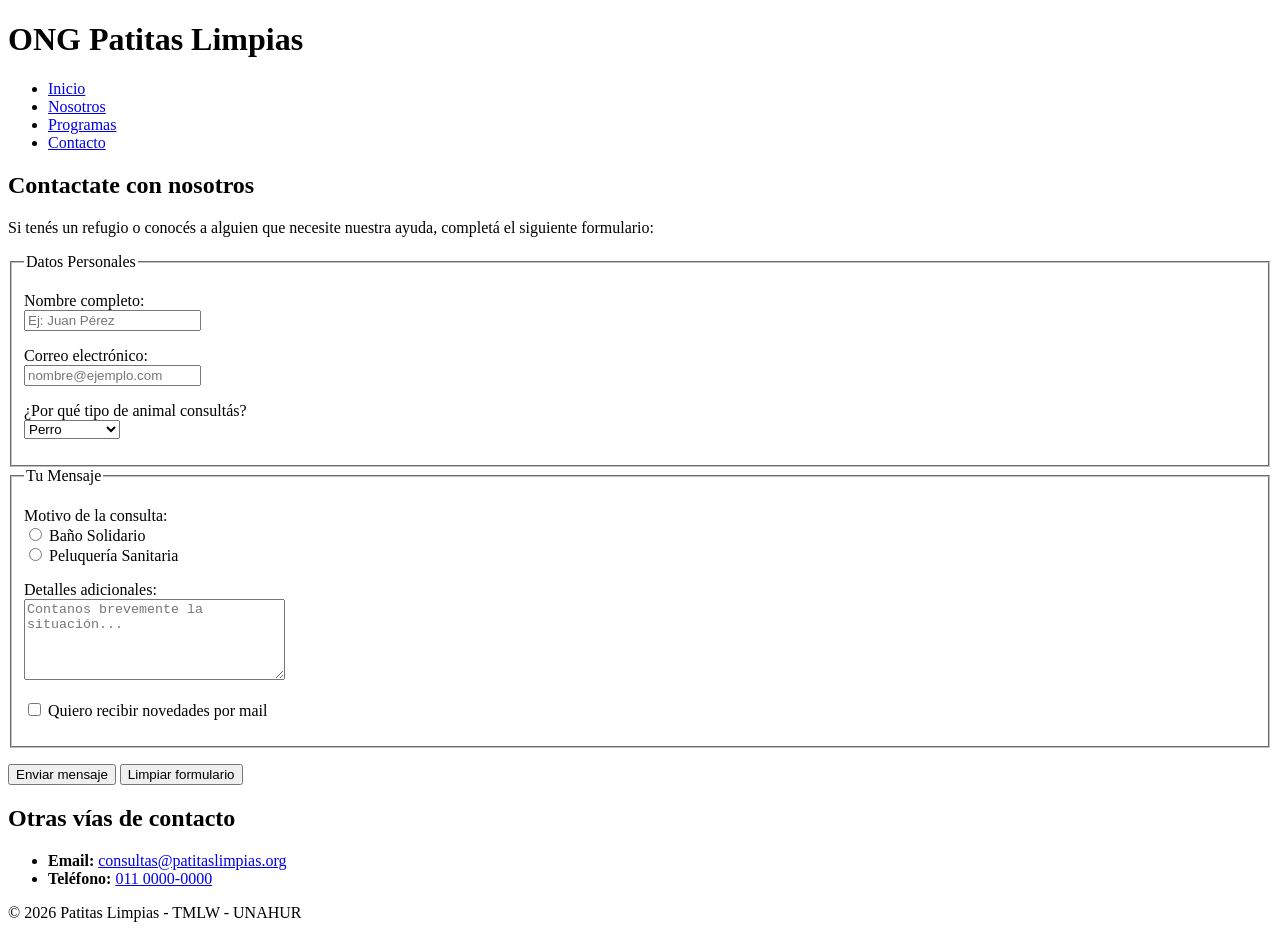
==== contacto.html @ 878aeaac "style: agregar css y hoja de estilos con flexbox" ====
<!DOCTYPE html>
<html lang="es">
<head>
    <meta charset="UTF-8">
    <meta name="viewport" content="width=device-width, initial-scale=1.0">
    <title>Contacto - Patitas Limpias</title>
</head>
<body>

    <header>
        <h1>ONG Patitas Limpias</h1>
        <nav>
            <ul>
                <li><a href="index.html">Inicio</a></li>
                <li><a href="nosotros.html">Nosotros</a></li>
                <li><a href="programas.html">Programas</a></li>
                <li><a href="contacto.html">Contacto</a></li>
            </ul>
        </nav>
    </header>

    <main>
        <section>
            <h2>Contactate con nosotros</h2>
            <p>Si tenés un refugio o conocés a alguien que necesite nuestra ayuda, completá el siguiente formulario:</p>

            <form action="#" method="post">
                <fieldset>
                    <legend>Datos Personales</legend>
                    
                    <p>
                        <label for="nombre">Nombre completo:</label><br>
                        <input type="text" id="nombre" name="nombre" required placeholder="Ej: Juan Pérez">
                    </p>

                    <p>
                        <label for="email">Correo electrónico:</label><br>
                        <input type="email" id="email" name="email" required placeholder="nombre@ejemplo.com">
                    </p>

                    <p>
                        <label for="tipo_animal">¿Por qué tipo de animal consultás?</label><br>
                        <select id="tipo_animal" name="tipo_animal">
                            <option value="perro">Perro</option>
                            <option value="gato">Gato</option>
                            <option value="otro">Otro / Varios</option>
                        </select>
                    </p>
                </fieldset>

                <fieldset>
                    <legend>Tu Mensaje</legend>
                    <p>
                        <label for="motivo">Motivo de la consulta:</label><br>
                        <input type="radio" id="bano" name="motivo" value="bano">
                        <label for="bano">Baño Solidario</label><br>
                        
                        <input type="radio" id="corte" name="motivo" value="corte">
                        <label for="corte">Peluquería Sanitaria</label>
                    </p>

                    <p>
                        <label for="mensaje">Detalles adicionales:</label><br>
                        <textarea id="mensaje" name="mensaje" rows="5" cols="30" placeholder="Contanos brevemente la situación..."></textarea>
                    </p>

                    <p>
                        <input type="checkbox" id="novedades" name="novedades">
                        <label for="novedades">Quiero recibir novedades por mail</label>
                    </p>
                </fieldset>

                <p>
                    <button type="submit">Enviar mensaje</button>
                    <button type="reset">Limpiar formulario</button>
                </p>
            </form>
        </section>

        <section>
            <h2>Otras vías de contacto</h2>
            <ul>
                <li><strong>Email:</strong> <a href="mailto:consultas@patitaslimpias.org">consultas@patitaslimpias.org</a></li>
                <li><strong>Teléfono:</strong> <a href="tel:+541100000000">011 0000-0000</a></li>
            </ul>
        </section>
    </main>

    <footer>
        <p>&copy; 2026 Patitas Limpias - TMLW - UNAHUR</p>
    </footer>

</body>
</html>
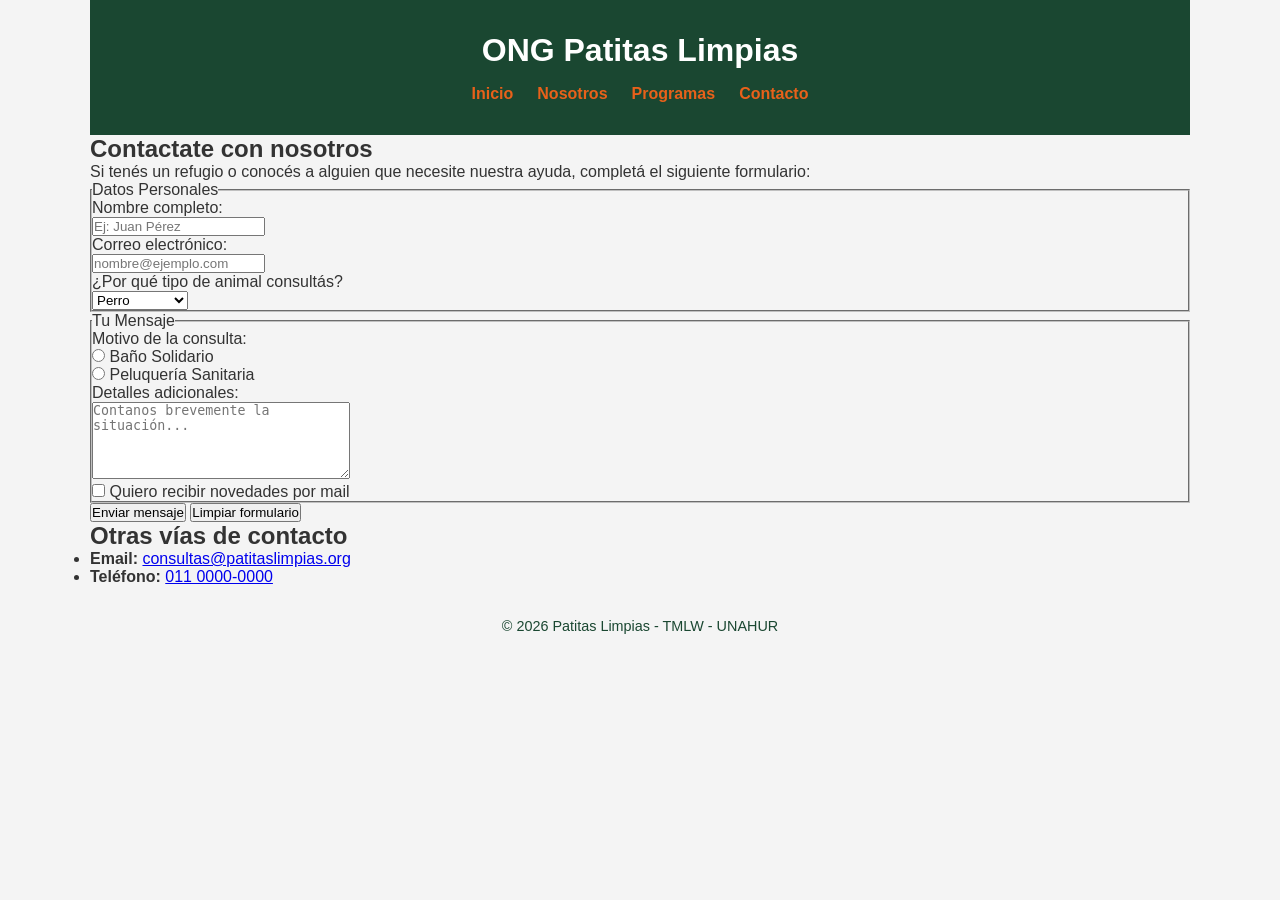
==== commit 9c827922: "modificación styles, css" ====
--- a/contacto.html
+++ b/contacto.html
@@ -4,6 +4,7 @@
     <meta charset="UTF-8">
     <meta name="viewport" content="width=device-width, initial-scale=1.0">
     <title>Contacto - Patitas Limpias</title>
+    <link rel="stylesheet" href="estilos.css">
 </head>
 <body>
 
--- a/estilos.css
+++ b/estilos.css
@@ -0,0 +1,93 @@
+/* 1. Variables CSS en :root */
+:root {
+    --verde-oscuro: #1A4731;
+    --verde-medio: #2D6A4F;
+    --naranja: #E8611A;
+    --blanco: #ffffff;
+    --gris-claro: #f4f4f4;
+}
+
+/* 2. Reset + Body */
+* {
+    margin: 0;
+    padding: 0;
+    box-sizing: border-box;
+}
+
+body {
+    font-family: 'Poppins', sans-serif;
+    font-size: 16px;
+    background-color: var(--gris-claro);
+    color: #333;
+    /* Centrado del sitio */
+    max-width: 1100px;
+    margin: 0 auto;
+}
+
+/* 3. Header */
+header {
+    background-color: var(--verde-oscuro);
+    color: var(--blanco);
+    padding: 2rem;
+    text-align: center;
+}
+
+header h1 {
+    color: var(--blanco);
+    margin-bottom: 1rem;
+}
+
+/* 4. Navegación (Flexbox) */
+nav ul {
+    display: flex;
+    justify-content: center;
+    gap: 1.5rem;
+    list-style: none;
+}
+
+nav a {
+    color: var(--naranja);
+    text-decoration: none;
+    font-weight: 600;
+    transition: color 0.3s ease;
+}
+
+nav a:hover {
+    color: var(--blanco);
+}
+
+/* 5. Sección Servicios y Cards (Flexbox + Modelo de Caja) */
+.servicios {
+    display: flex;
+    flex-wrap: wrap;
+    gap: 1.5rem;
+    padding: 2rem 0;
+}
+
+.card {
+    background-color: var(--blanco);
+    flex: 1 1 calc(33.333% - 1.5rem); /* Ocupa un tercio menos el gap */
+    min-width: 280px; /* Asegura que se vea bien en móviles */
+    padding: 1.5rem;
+    border: 2px solid var(--verde-medio);
+    border-radius: 8px;
+    transition: transform 0.2s ease;
+}
+
+.card:hover {
+    transform: translateY(-5px); /* Pequeño efecto visual */
+    box-shadow: 0 4px 15px rgba(0,0,0,0.1);
+}
+
+.card h3 {
+    color: var(--verde-oscuro);
+    margin-bottom: 0.5rem;
+}
+
+/* Estilos para el Footer (Para completar el diseño) */
+footer {
+    text-align: center;
+    padding: 2rem;
+    color: var(--verde-oscuro);
+    font-size: 0.9rem;
+}
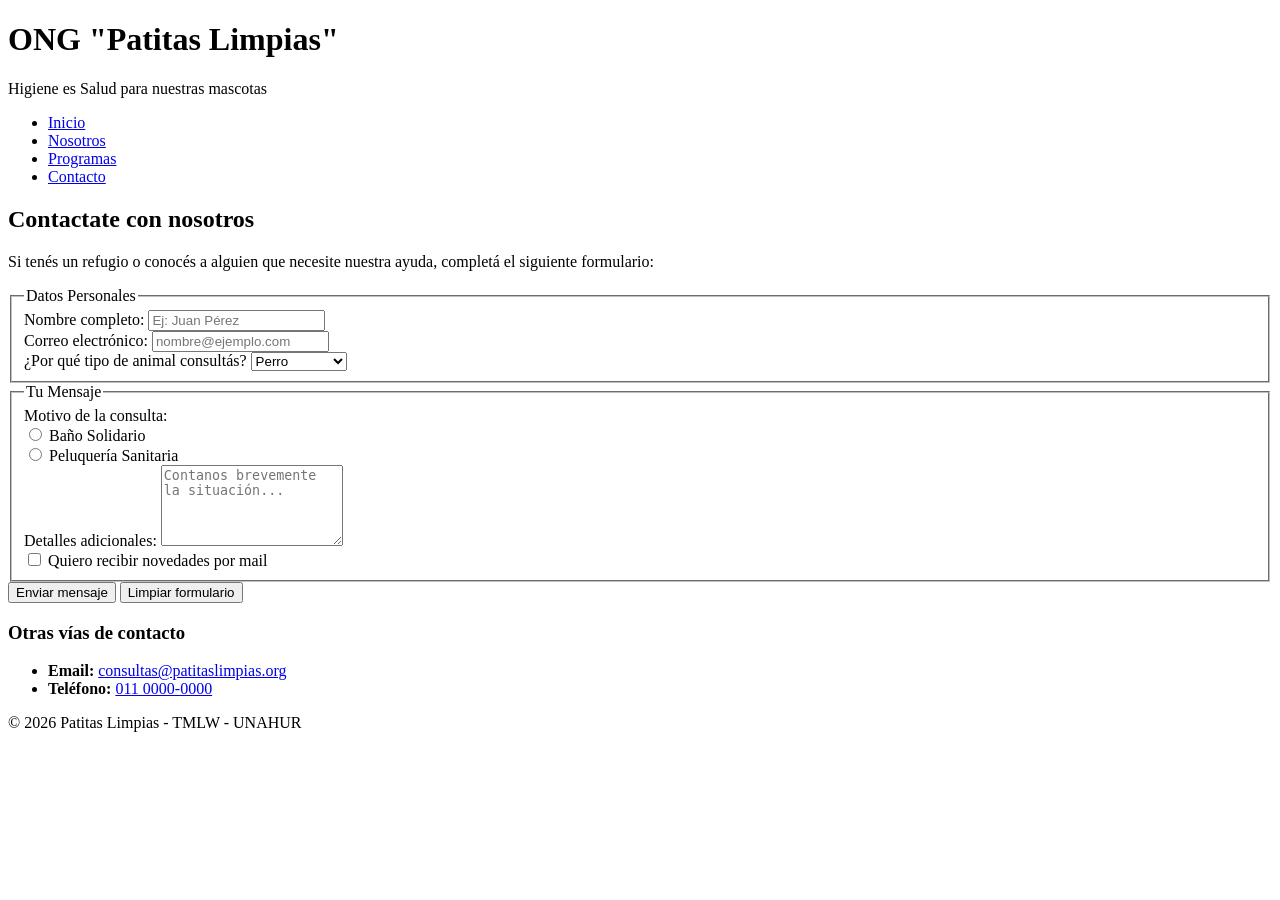
==== commit 2692d671: "mover hoja de estilos a la carpeta css y actualizar rutas" ====
--- a/contacto.html
+++ b/contacto.html
@@ -4,86 +4,92 @@
     <meta charset="UTF-8">
     <meta name="viewport" content="width=device-width, initial-scale=1.0">
     <title>Contacto - Patitas Limpias</title>
-    <link rel="stylesheet" href="estilos.css">
+    <link rel="stylesheet" href="css/estilos.css">
 </head>
 <body>
 
     <header>
-        <h1>ONG Patitas Limpias</h1>
+        <h1>ONG "Patitas Limpias"</h1>
+        <p>Higiene es Salud para nuestras mascotas</p>
         <nav>
-            <ul>
+            <ul class="nav-links">
                 <li><a href="index.html">Inicio</a></li>
                 <li><a href="nosotros.html">Nosotros</a></li>
                 <li><a href="programas.html">Programas</a></li>
-                <li><a href="contacto.html">Contacto</a></li>
+                <li><a href="contacto.html" class="active">Contacto</a></li>
             </ul>
         </nav>
     </header>
 
-    <main>
-        <section>
+    <main class="contenedor">
+        <section class="tarjeta-grande">
             <h2>Contactate con nosotros</h2>
             <p>Si tenés un refugio o conocés a alguien que necesite nuestra ayuda, completá el siguiente formulario:</p>
 
-            <form action="#" method="post">
+            <form action="#" method="post" class="formulario-estilizado">
                 <fieldset>
                     <legend>Datos Personales</legend>
                     
-                    <p>
-                        <label for="nombre">Nombre completo:</label><br>
+                    <div class="campo">
+                        <label for="nombre">Nombre completo:</label>
                         <input type="text" id="nombre" name="nombre" required placeholder="Ej: Juan Pérez">
-                    </p>
+                    </div>
 
-                    <p>
-                        <label for="email">Correo electrónico:</label><br>
+                    <div class="campo">
+                        <label for="email">Correo electrónico:</label>
                         <input type="email" id="email" name="email" required placeholder="nombre@ejemplo.com">
-                    </p>
+                    </div>
 
-                    <p>
-                        <label for="tipo_animal">¿Por qué tipo de animal consultás?</label><br>
+                    <div class="campo">
+                        <label for="tipo_animal">¿Por qué tipo de animal consultás?</label>
                         <select id="tipo_animal" name="tipo_animal">
                             <option value="perro">Perro</option>
                             <option value="gato">Gato</option>
                             <option value="otro">Otro / Varios</option>
                         </select>
-                    </p>
+                    </div>
                 </fieldset>
 
                 <fieldset>
                     <legend>Tu Mensaje</legend>
-                    <p>
-                        <label for="motivo">Motivo de la consulta:</label><br>
-                        <input type="radio" id="bano" name="motivo" value="bano">
-                        <label for="bano">Baño Solidario</label><br>
-                        
-                        <input type="radio" id="corte" name="motivo" value="corte">
-                        <label for="corte">Peluquería Sanitaria</label>
-                    </p>
+                    <div class="campo">
+                        <label>Motivo de la consulta:</label>
+                        <div class="opciones-radio">
+                            <input type="radio" id="bano" name="motivo" value="bano">
+                            <label for="bano">Baño Solidario</label>
+                        </div>
+                        <div class="opciones-radio">
+                            <input type="radio" id="corte" name="motivo" value="corte">
+                            <label for="corte">Peluquería Sanitaria</label>
+                        </div>
+                    </div>
 
-                    <p>
-                        <label for="mensaje">Detalles adicionales:</label><br>
-                        <textarea id="mensaje" name="mensaje" rows="5" cols="30" placeholder="Contanos brevemente la situación..."></textarea>
-                    </p>
+                    <div class="campo">
+                        <label for="mensaje">Detalles adicionales:</label>
+                        <textarea id="mensaje" name="mensaje" rows="5" placeholder="Contanos brevemente la situación..."></textarea>
+                    </div>
 
-                    <p>
+                    <div class="campo-checkbox">
                         <input type="checkbox" id="novedades" name="novedades">
                         <label for="novedades">Quiero recibir novedades por mail</label>
-                    </p>
+                    </div>
                 </fieldset>
 
-                <p>
-                    <button type="submit">Enviar mensaje</button>
-                    <button type="reset">Limpiar formulario</button>
-                </p>
+                <div class="acciones-formulario">
+                    <button type="submit" class="boton boton-primario">Enviar mensaje</button>
+                    <button type="reset" class="boton boton-secundario">Limpiar formulario</button>
+                </div>
             </form>
         </section>
 
-        <section>
-            <h2>Otras vías de contacto</h2>
-            <ul>
-                <li><strong>Email:</strong> <a href="mailto:consultas@patitaslimpias.org">consultas@patitaslimpias.org</a></li>
-                <li><strong>Teléfono:</strong> <a href="tel:+541100000000">011 0000-0000</a></li>
-            </ul>
+        <section class="info-contacto-grid">
+            <div class="tarjeta">
+                <h3>Otras vías de contacto</h3>
+                <ul class="lista-limpia">
+                    <li><strong>Email:</strong> <a href="mailto:consultas@patitaslimpias.org">consultas@patitaslimpias.org</a></li>
+                    <li><strong>Teléfono:</strong> <a href="tel:+541100000000">011 0000-0000</a></li>
+                </ul>
+            </div>
         </section>
     </main>
 
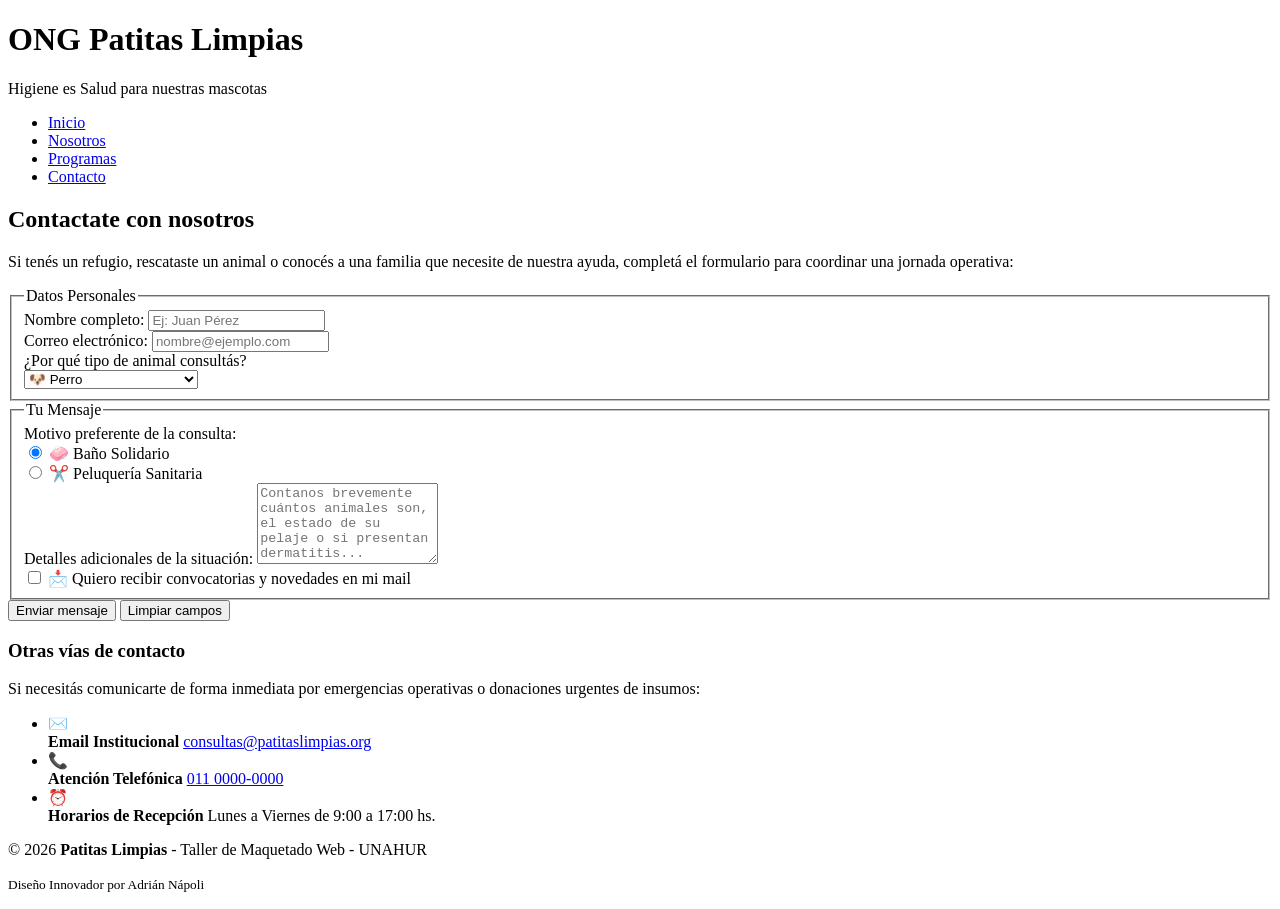
==== commit bbcca341: "rediseño estético integral con CSS Grid y Flexbox... me falta revisar paleta de colores" ====
--- a/contacto.html
+++ b/contacto.html
@@ -4,97 +4,143 @@
     <meta charset="UTF-8">
     <meta name="viewport" content="width=device-width, initial-scale=1.0">
     <title>Contacto - Patitas Limpias</title>
+    <link rel="preconnect" href="https://fonts.googleapis.com">
+    <link rel="preconnect" href="https://fonts.gstatic.com" crossorigin>
+    <link href="https://fonts.googleapis.com/css2?family=Fredoka:wght@400;600;700&family=Poppins:wght@300;400;600&display=swap" rel="stylesheet">
     <link rel="stylesheet" href="css/estilos.css">
 </head>
 <body>
 
-    <header>
-        <h1>ONG "Patitas Limpias"</h1>
-        <p>Higiene es Salud para nuestras mascotas</p>
-        <nav>
-            <ul class="nav-links">
-                <li><a href="index.html">Inicio</a></li>
-                <li><a href="nosotros.html">Nosotros</a></li>
-                <li><a href="programas.html">Programas</a></li>
-                <li><a href="contacto.html" class="active">Contacto</a></li>
-            </ul>
-        </nav>
+    <header class="header-principal sticky-nav">
+        <div class="contenedor header-flex">
+            <div class="logo-container">
+                <h1>ONG <span>Patitas Limpias</span></h1>
+                <p>Higiene es Salud para nuestras mascotas</p>
+            </div>
+            <nav aria-label="Menú principal">
+                <ul class="nav-links">
+                    <li><a href="index.html" class="animated-link">Inicio</a></li>
+                    <li><a href="nosotros.html" class="animated-link">Nosotros</a></li>
+                    <li><a href="programas.html" class="animated-link">Programas</a></li>
+                    <li><a href="contacto.html" class="active animated-link">Contacto</a></li>
+                </ul>
+            </nav>
+        </div>
     </header>
 
-    <main class="contenedor">
-        <section class="tarjeta-grande">
-            <h2>Contactate con nosotros</h2>
-            <p>Si tenés un refugio o conocés a alguien que necesite nuestra ayuda, completá el siguiente formulario:</p>
+    <main class="seccion-padding">
+        <div class="contenedor layout-contacto-grid">
+            
+            <section class="tarjeta-grande-formulario">
+                <h2 class="titulo-formulario">Contactate con nosotros</h2>
+                <p class="descripcion-formulario">Si tenés un refugio, rescataste un animal o conocés a una familia que necesite de nuestra ayuda, completá el formulario para coordinar una jornada operativa:</p>
 
-            <form action="#" method="post" class="formulario-estilizado">
-                <fieldset>
-                    <legend>Datos Personales</legend>
+                <form action="#" method="post" class="formulario-estilizado">
                     
-                    <div class="campo">
-                        <label for="nombre">Nombre completo:</label>
-                        <input type="text" id="nombre" name="nombre" required placeholder="Ej: Juan Pérez">
+                    <fieldset class="fieldset-formulario">
+                        <legend class="legend-formulario">Datos Personales</legend>
+                        
+                        <div class="campo-bloque">
+                            <label for="nombre" class="label-formulario">Nombre completo:</label>
+                            <input type="text" id="nombre" name="nombre" class="input-formulario" required placeholder="Ej: Juan Pérez">
+                        </div>
+
+                        <div class="campo-bloque">
+                            <label for="email" class="label-formulario">Correo electrónico:</label>
+                            <input type="email" id="email" name="email" class="input-formulario" required placeholder="nombre@ejemplo.com">
+                        </div>
+
+                        <div class="campo-bloque">
+                            <label for="tipo_animal" class="label-formulario">¿Por qué tipo de animal consultás?</label>
+                            <div class="select-personalizado-contenedor">
+                                <select id="tipo_animal" name="tipo_animal" class="select-formulario">
+                                    <option value="perro">🐶 Perro</option>
+                                    <option value="gato">🐱 Gato</option>
+                                    <option value="otro">🐾 Otro / Varios animales</option>
+                                </select>
+                            </div>
+                        </div>
+                    </fieldset>
+
+                    <fieldset class="fieldset-formulario">
+                        <legend class="legend-formulario">Tu Mensaje</legend>
+                        
+                        <div class="campo-bloque">
+                            <label class="label-formulario">Motivo preferente de la consulta:</label>
+                            
+                            <div class="flex-radios-contenedor">
+                                <div class="opciones-radio-item">
+                                    <input type="radio" id="bano" name="motivo" value="bano" class="radio-formulario" checked>
+                                    <label for="bano" class="label-radio-checkbox">🧼 Baño Solidario</label>
+                                </div>
+                                <div class="opciones-radio-item">
+                                    <input type="radio" id="corte" name="motivo" value="corte" class="radio-formulario">
+                                    <label for="corte" class="label-radio-checkbox">✂️ Peluquería Sanitaria</label>
+                                </div>
+                            </div>
+                        </div>
+
+                        <div class="campo-bloque">
+                            <label for="mensaje" class="label-formulario">Detalles adicionales de la situación:</label>
+                            <textarea id="mensaje" name="mensaje" class="textarea-formulario" rows="5" placeholder="Contanos brevemente cuántos animales son, el estado de su pelaje o si presentan dermatitis..."></textarea>
+                        </div>
+
+                        <div class="campo-checkbox-bloque">
+                            <input type="checkbox" id="novedades" name="novedades" class="checkbox-formulario">
+                            <label for="novedades" class="label-radio-checkbox">📩 Quiero recibir convocatorias y novedades en mi mail</label>
+                        </div>
+                    </fieldset>
+
+                    <div class="acciones-formulario-flex">
+                        <button type="submit" class="boton boton-primario pulse-effect">Enviar mensaje</button>
+                        <button type="reset" class="boton boton-secundario">Limpiar campos</button>
                     </div>
+                </form>
+            </section>
 
-                    <div class="campo">
-                        <label for="email">Correo electrónico:</label>
-                        <input type="email" id="email" name="email" required placeholder="nombre@ejemplo.com">
-                    </div>
-
-                    <div class="campo">
-                        <label for="tipo_animal">¿Por qué tipo de animal consultás?</label>
-                        <select id="tipo_animal" name="tipo_animal">
-                            <option value="perro">Perro</option>
-                            <option value="gato">Gato</option>
-                            <option value="otro">Otro / Varios</option>
-                        </select>
-                    </div>
-                </fieldset>
-
-                <fieldset>
-                    <legend>Tu Mensaje</legend>
-                    <div class="campo">
-                        <label>Motivo de la consulta:</label>
-                        <div class="opciones-radio">
-                            <input type="radio" id="bano" name="motivo" value="bano">
-                            <label for="bano">Baño Solidario</label>
-                        </div>
-                        <div class="opciones-radio">
-                            <input type="radio" id="corte" name="motivo" value="corte">
-                            <label for="corte">Peluquería Sanitaria</label>
-                        </div>
-                    </div>
-
-                    <div class="campo">
-                        <label for="mensaje">Detalles adicionales:</label>
-                        <textarea id="mensaje" name="mensaje" rows="5" placeholder="Contanos brevemente la situación..."></textarea>
-                    </div>
-
-                    <div class="campo-checkbox">
-                        <input type="checkbox" id="novedades" name="novedades">
-                        <label for="novedades">Quiero recibir novedades por mail</label>
-                    </div>
-                </fieldset>
-
-                <div class="acciones-formulario">
-                    <button type="submit" class="boton boton-primario">Enviar mensaje</button>
-                    <button type="reset" class="boton boton-secundario">Limpiar formulario</button>
+            <aside class="info-contacto-sidebar">
+                <div class="tarjeta-lateral relative-card">
+                    <h3>Otras vías de contacto</h3>
+                    <p class="subtexto-lateral">Si necesitás comunicarte de forma inmediata por emergencias operativas o donaciones urgentes de insumos:</p>
+                    
+                    <ul class="lista-contacto-side">
+                        <li>
+                            <span class="icono-lista-side">✉️</span>
+                            <div class="datos-lista-side">
+                                <strong>Email Institucional</strong>
+                                <a href="mailto:consultas@patitaslimpias.org">consultas@patitaslimpias.org</a>
+                            </div>
+                        </li>
+                        <li>
+                            <span class="icono-lista-side">📞</span>
+                            <div class="datos-lista-side">
+                                <strong>Atención Telefónica</strong>
+                                <a href="tel:+541100000000">011 0000-0000</a>
+                            </div>
+                        </li>
+                        <li>
+                            <span class="icono-lista-side">⏰</span>
+                            <div class="datos-lista-side">
+                                <strong>Horarios de Recepción</strong>
+                                <span>Lunes a Viernes de 9:00 a 17:00 hs.</span>
+                            </div>
+                        </li>
+                    </ul>
                 </div>
-            </form>
-        </section>
-
-        <section class="info-contacto-grid">
-            <div class="tarjeta">
-                <h3>Otras vías de contacto</h3>
-                <ul class="lista-limpia">
-                    <li><strong>Email:</strong> <a href="mailto:consultas@patitaslimpias.org">consultas@patitaslimpias.org</a></li>
-                    <li><strong>Teléfono:</strong> <a href="tel:+541100000000">011 0000-0000</a></li>
-                </ul>
-            </div>
-        </section>
+            </aside>
+            
+        </div>
     </main>
 
     <footer>
-        <p>&copy; 2026 Patitas Limpias - TMLW - UNAHUR</p>
+        <div class="contenedor footer-grid">
+            <div class="footer-direccion">
+                <p>&copy; 2026 <strong>Patitas Limpias</strong> - Taller de Maquetado Web - UNAHUR</p>
+            </div>
+            <div class="copyright">
+                <p><small>Diseño Innovador por Adrián Nápoli</small></p>
+            </div>
+        </div>
     </footer>
 
 </body>
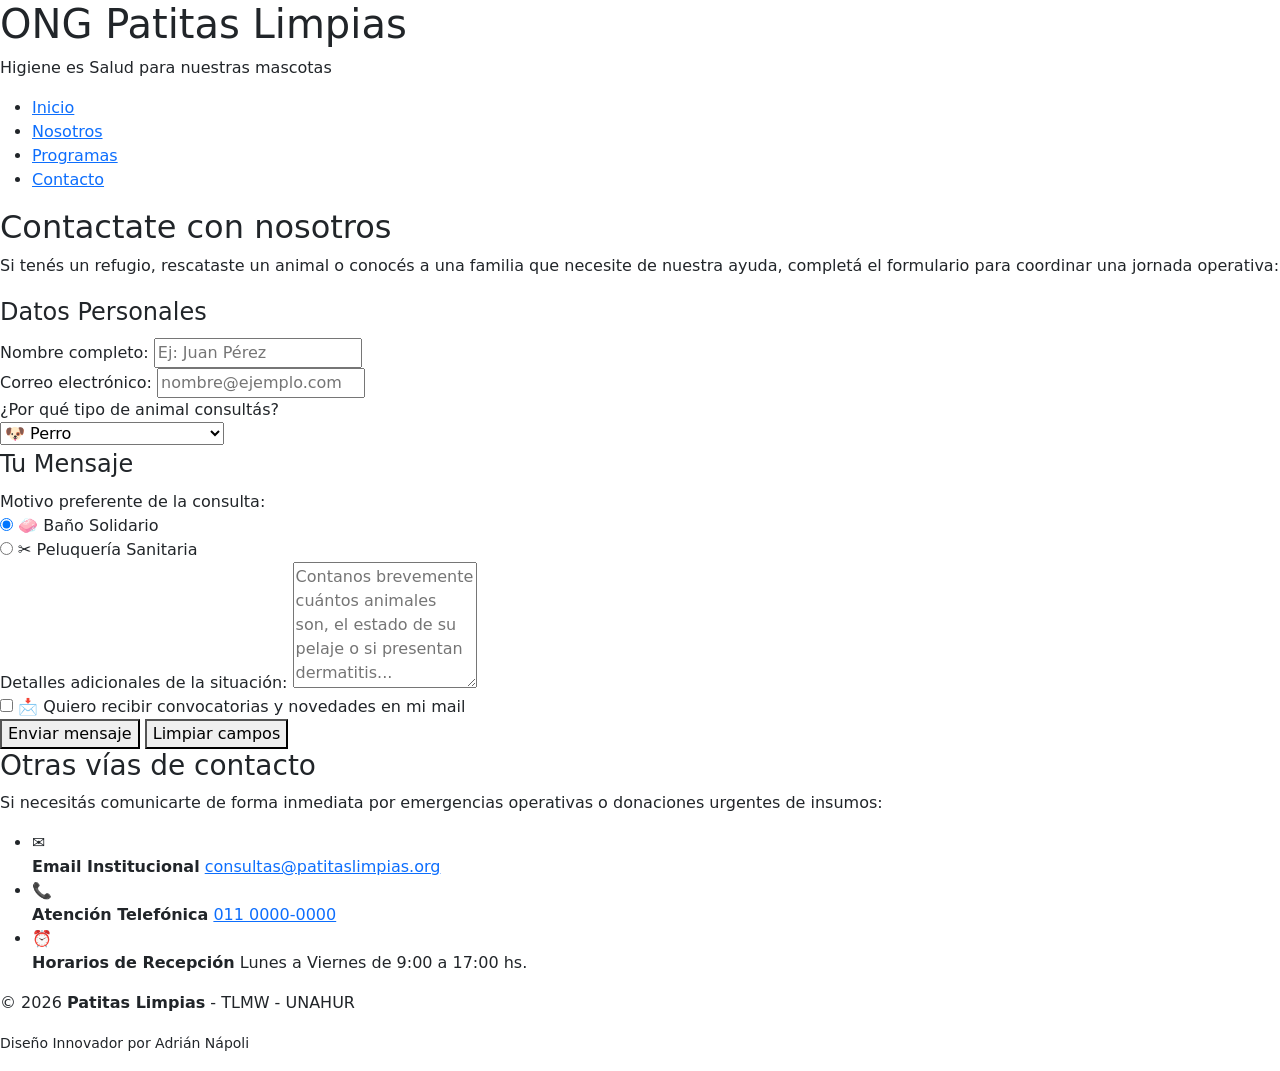
==== commit 4fd4fc67: "Bootstrap, navbar responsive y correcciones varias en HTML" ====
--- a/contacto.html
+++ b/contacto.html
@@ -7,6 +7,7 @@
     <link rel="preconnect" href="https://fonts.googleapis.com">
     <link rel="preconnect" href="https://fonts.gstatic.com" crossorigin>
     <link href="https://fonts.googleapis.com/css2?family=Fredoka:wght@400;600;700&family=Poppins:wght@300;400;600&display=swap" rel="stylesheet">
+    <link href="https://cdn.jsdelivr.net/npm/bootstrap@5.3.3/dist/css/bootstrap.min.css" rel="stylesheet">
     <link rel="stylesheet" href="css/estilos.css">
 </head>
 <body>
@@ -135,7 +136,7 @@
     <footer>
         <div class="contenedor footer-grid">
             <div class="footer-direccion">
-                <p>&copy; 2026 <strong>Patitas Limpias</strong> - Taller de Maquetado Web - UNAHUR</p>
+                <p>&copy; 2026 <strong>Patitas Limpias</strong> - TLMW - UNAHUR</p>
             </div>
             <div class="copyright">
                 <p><small>Diseño Innovador por Adrián Nápoli</small></p>
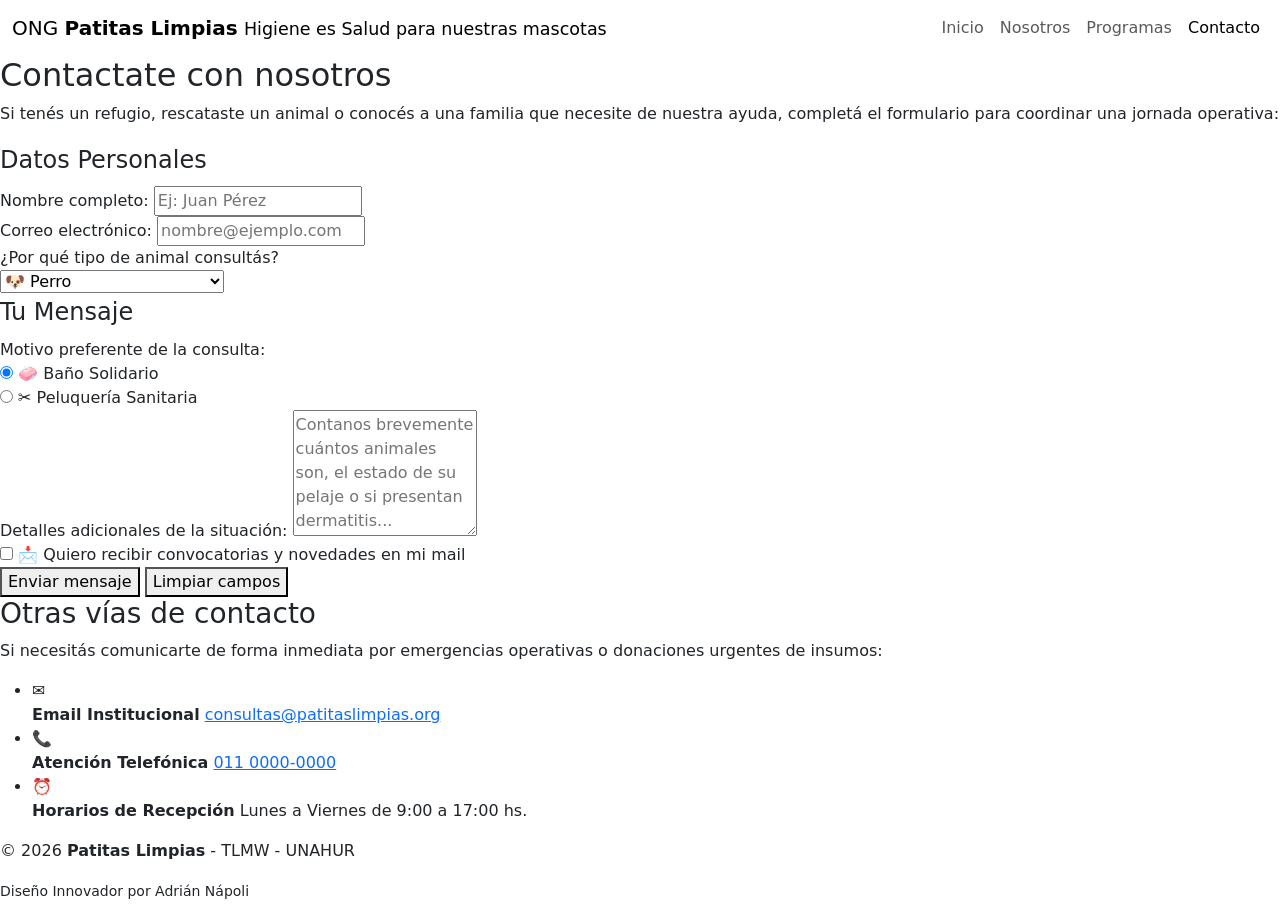
==== commit 91f51af7: "Mejoras en CSS y navbar responsive Bootstrap" ====
--- a/contacto.html
+++ b/contacto.html
@@ -12,22 +12,29 @@
 </head>
 <body>
 
-    <header class="header-principal sticky-nav">
-        <div class="contenedor header-flex">
-            <div class="logo-container">
-                <h1>ONG <span>Patitas Limpias</span></h1>
-                <p>Higiene es Salud para nuestras mascotas</p>
+   <header class="header-principal sticky-nav">
+    <nav class="navbar navbar-expand-lg navbar-light">
+        <div class="contenedor container-fluid">
+            <a class="navbar-brand logo-container" href="index.html">
+                <span class="logo-titulo">ONG <strong>Patitas Limpias</strong></span>
+                <small>Higiene es Salud para nuestras mascotas</small>
+            </a>
+
+            <button class="navbar-toggler" type="button" data-bs-toggle="collapse" data-bs-target="#menuPrincipal" aria-controls="menuPrincipal" aria-expanded="false" aria-label="Abrir menú de navegación">
+                <span class="navbar-toggler-icon"></span>
+            </button>
+
+            <div class="collapse navbar-collapse" id="menuPrincipal">
+                <ul class="navbar-nav ms-auto nav-links">
+                    <li class="nav-item"><a href="index.html" class="nav-link animated-link">Inicio</a></li>
+                    <li class="nav-item"><a href="nosotros.html" class="nav-link animated-link">Nosotros</a></li>
+                    <li class="nav-item"><a href="programas.html" class="nav-link animated-link">Programas</a></li>
+                    <li class="nav-item"><a href="contacto.html" class="nav-link active animated-link">Contacto</a></li>
+                </ul>
             </div>
-            <nav aria-label="Menú principal">
-                <ul class="nav-links">
-                    <li><a href="index.html" class="animated-link">Inicio</a></li>
-                    <li><a href="nosotros.html" class="animated-link">Nosotros</a></li>
-                    <li><a href="programas.html" class="animated-link">Programas</a></li>
-                    <li><a href="contacto.html" class="active animated-link">Contacto</a></li>
-                </ul>
-            </nav>
         </div>
-    </header>
+    </nav>
+</header>
 
     <main class="seccion-padding">
         <div class="contenedor layout-contacto-grid">
@@ -143,6 +150,6 @@
             </div>
         </div>
     </footer>
-
+<script src="https://cdn.jsdelivr.net/npm/bootstrap@5.3.3/dist/js/bootstrap.bundle.min.js"></script>
 </body>
 </html>
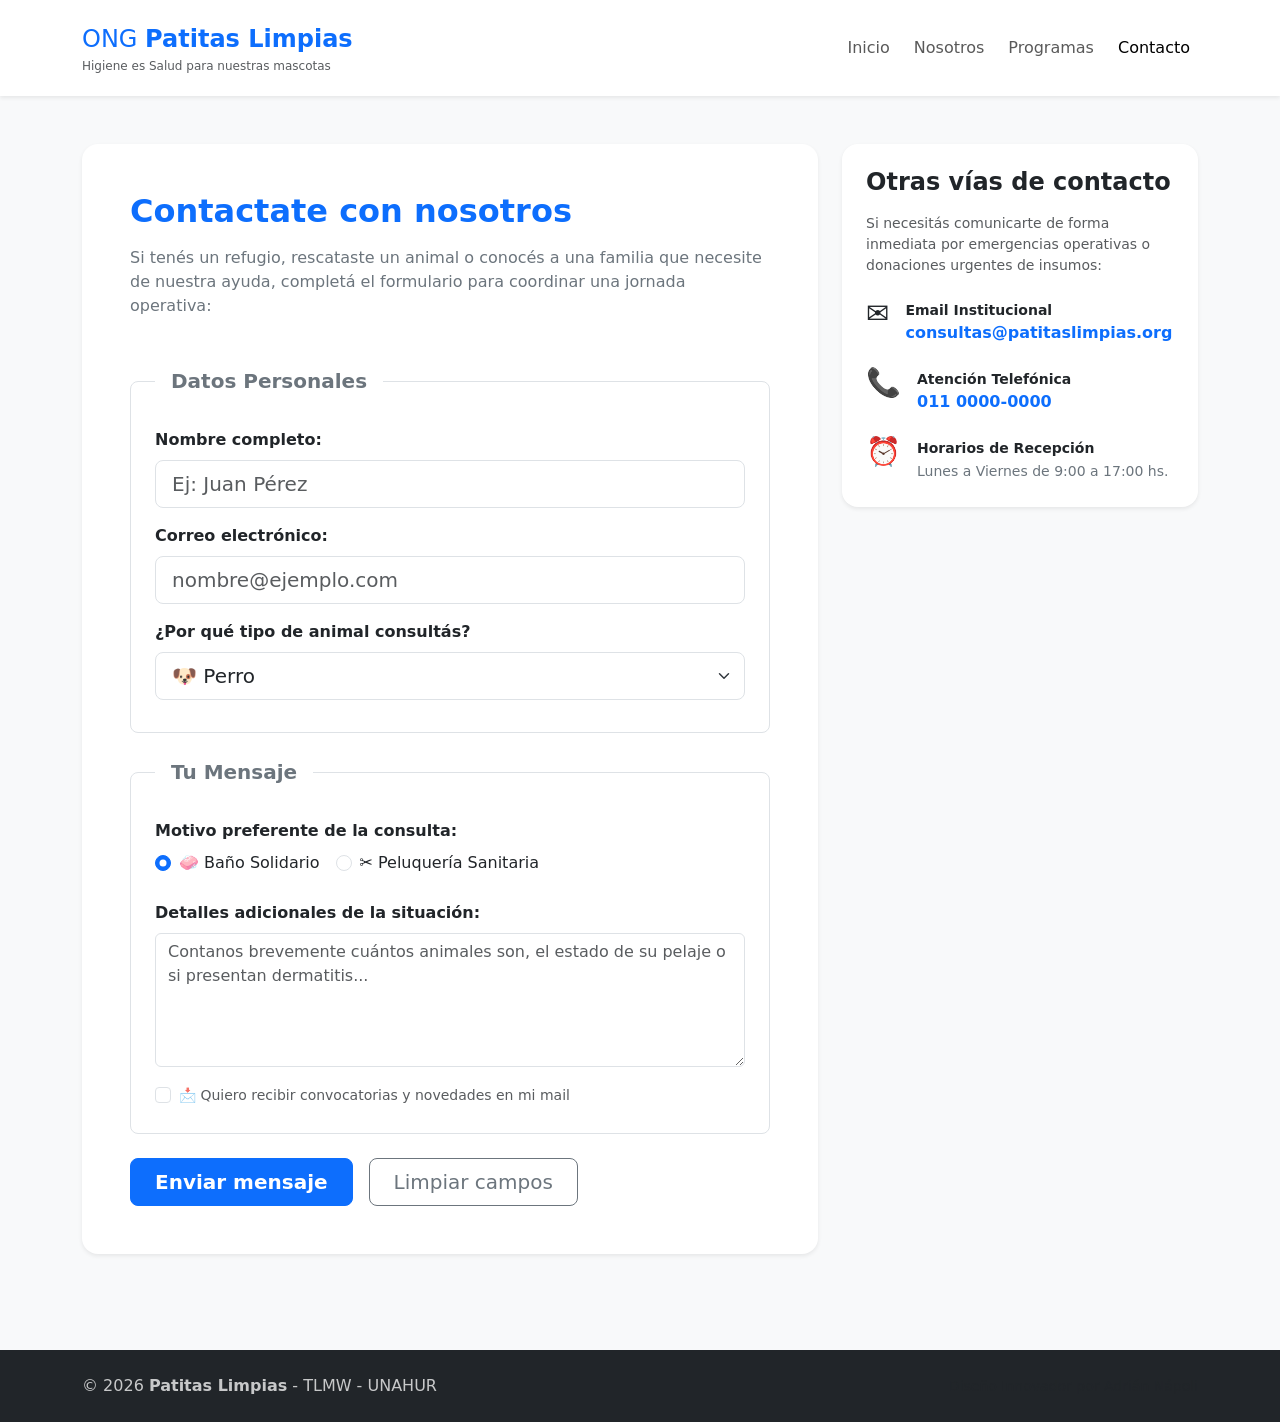
==== commit d946f346: "Ajustes in line y  mejorar Bootstrap, responsive y formularios" ====
--- a/contacto.html
+++ b/contacto.html
@@ -4,152 +4,212 @@
     <meta charset="UTF-8">
     <meta name="viewport" content="width=device-width, initial-scale=1.0">
     <title>Contacto - Patitas Limpias</title>
+    <!-- Fuentes Tipográficas -->
     <link rel="preconnect" href="https://fonts.googleapis.com">
     <link rel="preconnect" href="https://fonts.gstatic.com" crossorigin>
     <link href="https://fonts.googleapis.com/css2?family=Fredoka:wght@400;600;700&family=Poppins:wght@300;400;600&display=swap" rel="stylesheet">
+    <!-- Bootstrap 5.3.3 CDN -->
     <link href="https://cdn.jsdelivr.net/npm/bootstrap@5.3.3/dist/css/bootstrap.min.css" rel="stylesheet">
+    <!-- Estilos Personalizados del Alumno -->
     <link rel="stylesheet" href="css/estilos.css">
 </head>
-<body>
-
-   <header class="header-principal sticky-nav">
-    <nav class="navbar navbar-expand-lg navbar-light">
-        <div class="contenedor container-fluid">
-            <a class="navbar-brand logo-container" href="index.html">
-                <span class="logo-titulo">ONG <strong>Patitas Limpias</strong></span>
-                <small>Higiene es Salud para nuestras mascotas</small>
-            </a>
-
-            <button class="navbar-toggler" type="button" data-bs-toggle="collapse" data-bs-target="#menuPrincipal" aria-controls="menuPrincipal" aria-expanded="false" aria-label="Abrir menú de navegación">
-                <span class="navbar-toggler-icon"></span>
-            </button>
-
-            <div class="collapse navbar-collapse" id="menuPrincipal">
-                <ul class="navbar-nav ms-auto nav-links">
-                    <li class="nav-item"><a href="index.html" class="nav-link animated-link">Inicio</a></li>
-                    <li class="nav-item"><a href="nosotros.html" class="nav-link animated-link">Nosotros</a></li>
-                    <li class="nav-item"><a href="programas.html" class="nav-link animated-link">Programas</a></li>
-                    <li class="nav-item"><a href="contacto.html" class="nav-link active animated-link">Contacto</a></li>
-                </ul>
+<body class="bg-light text-dark transition-all">
+
+    <header class="header-principal sticky-top bg-white shadow-sm">
+        <nav class="navbar navbar-expand-lg navbar-light py-3">
+            <div class="container">
+                <a class="navbar-brand logo-container d-flex flex-column" href="index.html">
+                    <span class="logo-titulo fs-4 text-primary">ONG <strong>Patitas Limpias</strong></span>
+                    <small class="text-muted" style="font-size: 0.75rem;">Higiene es Salud para nuestras mascotas</small>
+                </a>
+
+                <button class="navbar-toggler" type="button" data-bs-toggle="collapse" data-bs-target="#menuPrincipal" aria-controls="menuPrincipal" aria-expanded="false" aria-label="Abrir menú de navegación">
+                    <span class="navbar-toggler-icon"></span>
+                </button>
+
+                <div class="collapse navbar-collapse" id="menuPrincipal">
+                    <ul class="navbar-nav ms-auto nav-links gap-2 mt-3 mt-lg-0">
+                        <li class="nav-item"><a href="index.html" class="nav-link animated-link">Inicio</a></li>
+                        <li class="nav-item"><a href="nosotros.html" class="nav-link animated-link">Nosotros</a></li>
+                        <li class="nav-item"><a href="programas.html" class="nav-link animated-link">Programas</a></li>
+                        <li class="nav-item"><a href="contacto.html" class="nav-link active animated-link">Contacto</a></li>
+                    </ul>
+                </div>
+            </div>
+        </nav>
+    </header>
+
+    <main class="py-5 mb-5">
+        <div class="container">
+            <!-- GRILLA BOOTSTRAP PRINCIPAL: 2 Columnas responsivas (Clase 11) -->
+            <div class="row g-4 justify-content-center">
+                
+                <!-- COLUMNA DEL FORMULARIO (8 de 12 columnas en pantallas grandes) -->
+                <section class="col-12 col-lg-8">
+                    <div class="card border-0 shadow-sm p-4 p-md-5 rounded-4 tarjeta-grande-formulario">
+                        <h2 class="titulo-formulario fw-bold text-primary mb-3">Contactate con nosotros</h2>
+                        <p class="descripcion-formulario text-secondary mb-4">Si tenés un refugio, rescataste un animal o conocés a una familia que necesite de nuestra ayuda, completá el formulario para coordinar una jornada operativa:</p>
+
+                        <!-- Contenedor dinámico para Alertas de JavaScript (Clase 12) -->
+                        <div id="alertPlaceholder" class="mb-4"></div>
+
+                        <form id="formContacto" action="#" method="post" class="formulario-estilizado">
+                            
+                            <!-- Grupo: Datos Personales -->
+                            <fieldset class="border rounded-3 p-3 p-md-4 mb-4 bg-white fieldset-formulario">
+                                <legend class="float-none w-auto px-3 fs-5 fw-bold text-secondary legend-formulario">Datos Personales</legend>
+                                
+                                <div class="mb-3 campo-bloque">
+                                    <label for="nombre" class="form-label fw-semibold label-formulario">Nombre completo:</label>
+                                    <input type="text" id="nombre" name="nombre" class="form-control form-control-lg input-formulario" required placeholder="Ej: Juan Pérez">
+                                </div>
+
+                                <div class="mb-3 campo-bloque">
+                                    <label for="email" class="form-label fw-semibold label-formulario">Correo electrónico:</label>
+                                    <input type="email" id="email" name="email" class="form-control form-control-lg input-formulario" required placeholder="nombre@ejemplo.com">
+                                </div>
+
+                                <div class="mb-2 campo-bloque">
+                                    <label for="tipo_animal" class="form-label fw-semibold label-formulario">¿Por qué tipo de animal consultás?</label>
+                                    <select id="tipo_animal" name="tipo_animal" class="form-select form-select-lg select-formulario">
+                                        <option value="perro">🐶 Perro</option>
+                                        <option value="gato">🐱 Gato</option>
+                                        <option value="otro">🐾 Otro / Varios animales</option>
+                                    </select>
+                                </div>
+                            </fieldset>
+
+                            <!-- Grupo: Mensaje -->
+                            <fieldset class="border rounded-3 p-3 p-md-4 mb-4 bg-white fieldset-formulario">
+                                <legend class="float-none w-auto px-3 fs-5 fw-bold text-secondary legend-formulario">Tu Mensaje</legend>
+                                
+                                <div class="mb-4 campo-bloque">
+                                    <label class="form-label fw-semibold d-block mb-2 label-formulario">Motivo preferente de la consulta:</label>
+                                    <div class="d-flex flex-wrap gap-3 flex-radios-contenedor">
+                                        <div class="form-check opciones-radio-item">
+                                            <input type="radio" id="bano" name="motivo" value="bano" class="form-check-input radio-formulario" checked>
+                                            <label for="bano" class="form-check-label label-radio-checkbox">🧼 Baño Solidario</label>                                        </div>
+                                        <div class="form-check opciones-radio-item">
+                                            <input type="radio" id="corte" name="motivo" value="corte" class="form-check-input radio-formulario">
+                                            <label for="corte" class="form-check-label label-radio-checkbox">✂️ Peluquería Sanitaria</label>                                        </div>
+                                    </div>
+                                </div>
+
+                                <div class="mb-3 campo-bloque">
+                                    <label for="mensaje" class="form-label fw-semibold label-formulario">Detalles adicionales de la situación:</label>
+                                    <textarea id="mensaje" name="mensaje" class="form-control textarea-formulario" rows="5" required placeholder="Contanos brevemente cuántos animales son, el estado de su pelaje o si presentan dermatitis..."></textarea>
+                                </div>
+
+                                <div class="form-check campo-checkbox-bloque">
+                                    <input type="checkbox" id="novedades" name="novedades" class="form-check-input checkbox-formulario">
+                                    <label for="novedades" class="form-check-label small text-muted label-radio-checkbox" style="cursor: pointer;">📩 Quiero recibir convocatorias y novedades en mi mail</label>
+                                </div>
+                            </fieldset>
+
+                            <!-- Botonera adaptada con clases nativas de Bootstrap -->
+                            <div class="d-flex flex-wrap gap-3 acciones-formulario-flex">
+                                <button type="submit" class="btn btn-primary btn-lg px-4 py-2 flex-grow-1 flex-md-grow-0 fw-bold boton-primario pulse-effect">Enviar mensaje</button>
+                                <button type="reset" class="btn btn-outline-secondary btn-lg px-4 py-2 flex-grow-1 flex-md-grow-0 boton-secundario">Limpiar campos</button>
+                            </div>
+                        </form>
+                    </div>
+                </section>
+
+                <!-- SIDEBAR LATERAL (4 de 12 columnas en pantallas grandes - Se apila abajo en mobiles) -->
+                <aside class="col-12 col-lg-4 info-contacto-sidebar">
+                    <div class="card border-0 shadow-sm p-4 rounded-4 bg-white sticky-lg-top tarjeta-lateral relative-card sidebar-contacto-sticky">                        <h3 class="h4 fw-bold text-dark mb-3">Otras vías de contacto</h3>
+                        <p class="small text-muted mb-4 subtexto-lateral">Si necesitás comunicarte de forma inmediata por emergencias operativas o donaciones urgentes de insumos:</p>
+                        
+                        <ul class="list-unstyled d-flex flex-column gap-4 mb-0 lista-contacto-side">
+                            <li class="d-flex align-items-start gap-3">
+                                <span class="fs-3 lh-1 icono-lista-side" aria-hidden="true">✉️</span>
+                                <div class="datos-lista-side">
+                                    <strong class="d-block text-dark small">Email Institucional</strong>
+                                    <a href="mailto:consultas@patitaslimpias.org" class="text-primary text-decoration-none fw-semibold">consultas@patitaslimpias.org</a>
+                                </div>
+                            </li>
+                            <li class="d-flex align-items-start gap-3">
+                                <span class="fs-3 lh-1 icono-lista-side" aria-hidden="true">📞</span>
+                                <div class="datos-lista-side">
+                                    <strong class="d-block text-dark small">Atención Telefónica</strong>
+                                    <a href="tel:+541100000000" class="text-primary text-decoration-none fw-semibold">011 0000-0000</a>
+                                </div>
+                            </li>
+                            <li class="d-flex align-items-start gap-3">
+                                <span class="fs-3 lh-1 icono-lista-side" aria-hidden="true">⏰</span>
+                                <div class="datos-lista-side">
+                                    <strong class="d-block text-dark small">Horarios de Recepción</strong>
+                                    <span class="text-secondary small fw-medium">Lunes a Viernes de 9:00 a 17:00 hs.</span>
+                                </div>
+                            </li>
+                        </ul>
+                    </div>
+                </aside>
+                
             </div>
         </div>
-    </nav>
-</header>
-
-    <main class="seccion-padding">
-        <div class="contenedor layout-contacto-grid">
-            
-            <section class="tarjeta-grande-formulario">
-                <h2 class="titulo-formulario">Contactate con nosotros</h2>
-                <p class="descripcion-formulario">Si tenés un refugio, rescataste un animal o conocés a una familia que necesite de nuestra ayuda, completá el formulario para coordinar una jornada operativa:</p>
-
-                <form action="#" method="post" class="formulario-estilizado">
-                    
-                    <fieldset class="fieldset-formulario">
-                        <legend class="legend-formulario">Datos Personales</legend>
-                        
-                        <div class="campo-bloque">
-                            <label for="nombre" class="label-formulario">Nombre completo:</label>
-                            <input type="text" id="nombre" name="nombre" class="input-formulario" required placeholder="Ej: Juan Pérez">
-                        </div>
-
-                        <div class="campo-bloque">
-                            <label for="email" class="label-formulario">Correo electrónico:</label>
-                            <input type="email" id="email" name="email" class="input-formulario" required placeholder="nombre@ejemplo.com">
-                        </div>
-
-                        <div class="campo-bloque">
-                            <label for="tipo_animal" class="label-formulario">¿Por qué tipo de animal consultás?</label>
-                            <div class="select-personalizado-contenedor">
-                                <select id="tipo_animal" name="tipo_animal" class="select-formulario">
-                                    <option value="perro">🐶 Perro</option>
-                                    <option value="gato">🐱 Gato</option>
-                                    <option value="otro">🐾 Otro / Varios animales</option>
-                                </select>
-                            </div>
-                        </div>
-                    </fieldset>
-
-                    <fieldset class="fieldset-formulario">
-                        <legend class="legend-formulario">Tu Mensaje</legend>
-                        
-                        <div class="campo-bloque">
-                            <label class="label-formulario">Motivo preferente de la consulta:</label>
-                            
-                            <div class="flex-radios-contenedor">
-                                <div class="opciones-radio-item">
-                                    <input type="radio" id="bano" name="motivo" value="bano" class="radio-formulario" checked>
-                                    <label for="bano" class="label-radio-checkbox">🧼 Baño Solidario</label>
-                                </div>
-                                <div class="opciones-radio-item">
-                                    <input type="radio" id="corte" name="motivo" value="corte" class="radio-formulario">
-                                    <label for="corte" class="label-radio-checkbox">✂️ Peluquería Sanitaria</label>
-                                </div>
-                            </div>
-                        </div>
-
-                        <div class="campo-bloque">
-                            <label for="mensaje" class="label-formulario">Detalles adicionales de la situación:</label>
-                            <textarea id="mensaje" name="mensaje" class="textarea-formulario" rows="5" placeholder="Contanos brevemente cuántos animales son, el estado de su pelaje o si presentan dermatitis..."></textarea>
-                        </div>
-
-                        <div class="campo-checkbox-bloque">
-                            <input type="checkbox" id="novedades" name="novedades" class="checkbox-formulario">
-                            <label for="novedades" class="label-radio-checkbox">📩 Quiero recibir convocatorias y novedades en mi mail</label>
-                        </div>
-                    </fieldset>
-
-                    <div class="acciones-formulario-flex">
-                        <button type="submit" class="boton boton-primario pulse-effect">Enviar mensaje</button>
-                        <button type="reset" class="boton boton-secundario">Limpiar campos</button>
-                    </div>
-                </form>
-            </section>
-
-            <aside class="info-contacto-sidebar">
-                <div class="tarjeta-lateral relative-card">
-                    <h3>Otras vías de contacto</h3>
-                    <p class="subtexto-lateral">Si necesitás comunicarte de forma inmediata por emergencias operativas o donaciones urgentes de insumos:</p>
-                    
-                    <ul class="lista-contacto-side">
-                        <li>
-                            <span class="icono-lista-side">✉️</span>
-                            <div class="datos-lista-side">
-                                <strong>Email Institucional</strong>
-                                <a href="mailto:consultas@patitaslimpias.org">consultas@patitaslimpias.org</a>
-                            </div>
-                        </li>
-                        <li>
-                            <span class="icono-lista-side">📞</span>
-                            <div class="datos-lista-side">
-                                <strong>Atención Telefónica</strong>
-                                <a href="tel:+541100000000">011 0000-0000</a>
-                            </div>
-                        </li>
-                        <li>
-                            <span class="icono-lista-side">⏰</span>
-                            <div class="datos-lista-side">
-                                <strong>Horarios de Recepción</strong>
-                                <span>Lunes a Viernes de 9:00 a 17:00 hs.</span>
-                            </div>
-                        </li>
-                    </ul>
+    </main>
+
+    <footer class="bg-dark text-white py-4 mt-auto">
+        <div class="container text-center">
+            <div class="row row-cols-1 row-cols-md-2 align-items-center g-2 contenedor footer-grid">
+                <div class="text-md-start footer-direccion">
+                    <p class="mb-0 opacity-75">&copy; 2026 <strong>Patitas Limpias</strong> - TLMW - UNAHUR</p>
                 </div>
-            </aside>
-            
-        </div>
-    </main>
-
-    <footer>
-        <div class="contenedor footer-grid">
-            <div class="footer-direccion">
-                <p>&copy; 2026 <strong>Patitas Limpias</strong> - TLMW - UNAHUR</p>
-            </div>
-            <div class="copyright">
-                <p><small>Diseño Innovador por Adrián Nápoli</small></p>
+                <div class="text-md-end copyright">
+                    <p class="mb-0 small text-muted">Diseño Innovador por Adrián Nápoli</p>
+                </div>
             </div>
         </div>
     </footer>
-<script src="https://cdn.jsdelivr.net/npm/bootstrap@5.3.3/dist/js/bootstrap.bundle.min.js"></script>
+
+    <!-- Bootstrap 5 JavaScript Bundle con Popper -->
+    <script src="https://cdn.jsdelivr.net/npm/bootstrap@5.3.3/dist/js/bootstrap.bundle.min.js"></script>
+
+    <!-- INNOVACIÓN TECNOLÓGICA CON JAVASCRIPT (Teoría de la Clase 12) -->
+    <script>
+        const formContacto = document.getElementById('formContacto');
+        const alertPlaceholder = document.getElementById('alertPlaceholder');
+
+        // Función reutilizable para inyectar alertas animadas de Bootstrap (Clase 12)
+        const mostrarAlerta = (mensaje, tipo) => {
+            const wrapper = document.createElement('div');
+            wrapper.innerHTML = [
+                `<div class="alert alert-${tipo} alert-dismissible fade show border-0 shadow-sm" role="alert">`,
+                `   <div>${mensaje}</div>`,
+                '   <button type="button" class="btn-close" data-bs-dismiss="alert" aria-label="Close"></button>',
+                '</div>'
+            ].join('');
+            alertPlaceholder.innerHTML = ''; // Limpia alertas previas
+            alertPlaceholder.append(wrapper);
+        };
+
+        // Escucha del evento submit del formulario (Clase 12)
+        formContacto.addEventListener('submit', (event) => {
+            event.preventDefault(); // Evita que la página recargue de forma abrupta
+
+            // Acceso a los elementos del DOM e inspección de sus valores (Clase 12)
+            const nombre = document.getElementById('nombre').value.trim();
+            const email = document.getElementById('email').value.trim();
+            const mensaje = document.getElementById('mensaje').value.trim();
+
+            // Lógica de control de flujo / validación básica (Clase 12)
+            if (nombre === "" || email === "" || mensaje === "") {
+                mostrarAlerta('❌ Por favor, completá todos los campos obligatorios.', 'danger');
+                return;
+            }
+
+            if (!email.includes('@') || email.length < 5) {
+                mostrarAlerta('⚠️ El formato del correo electrónico ingresado no es válido.', 'warning');
+                return;
+            }
+
+            // Simulación exitosa de feedback en pantalla (Clase 12)
+            mostrarAlerta(`🎉 <strong>¡Gracias ${nombre}!</strong> Tu mensaje fue enviado con éxito. Nuestro equipo se contactará a la brevedad. 🐾`, 'success');
+            
+            // Reiniciar campos tras el envío exitoso
+            formContacto.reset();
+        });
+    </script>
 </body>
 </html>
